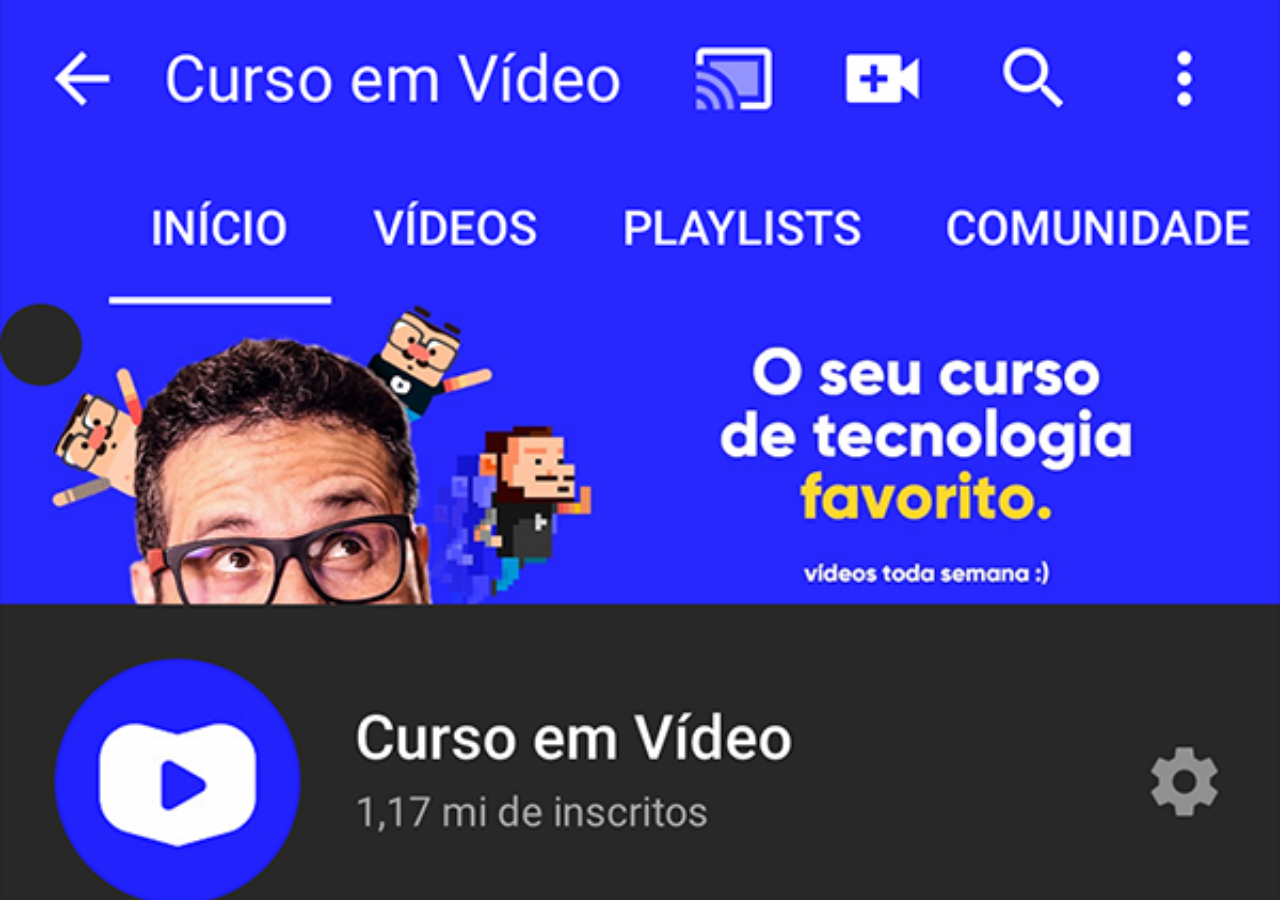
==== youtube.html @ dd773909 "primeiros passos e botoes" ====
<!DOCTYPE html>
<html lang="pt-br">
<head>
    <meta charset="UTF-8">
    <meta name="viewport" content="width=device-width, initial-scale=1.0">
    <title>Youtube</title>
    <style>
        *{
            margin: 0;
            padding: 0;
        }
        body{
            width: 100vw;
            height: 100vh;
            background: black url(imagens/tela-youtube.png) top center no-repeat;
            background-size: cover;
            overflow-y:auto;
        }
    </style>
</head>
<body>
    
</body>
</html>
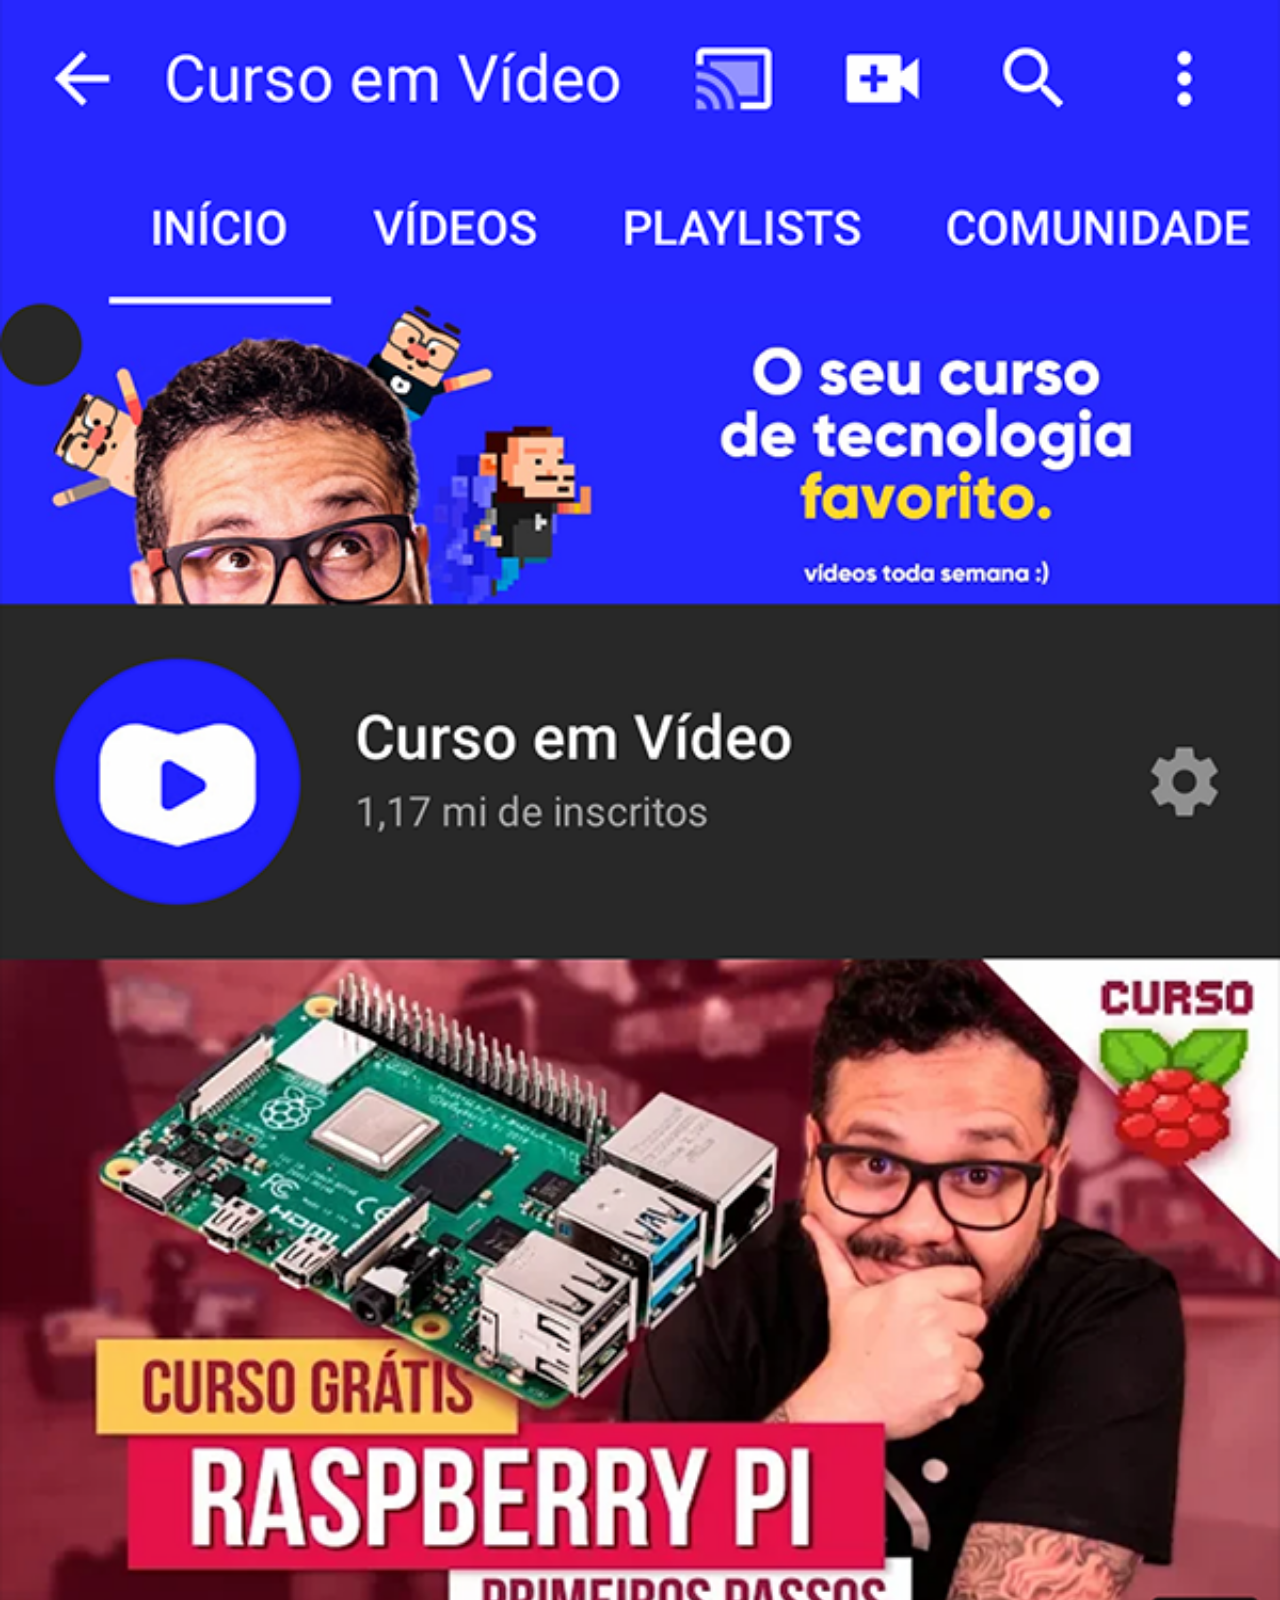
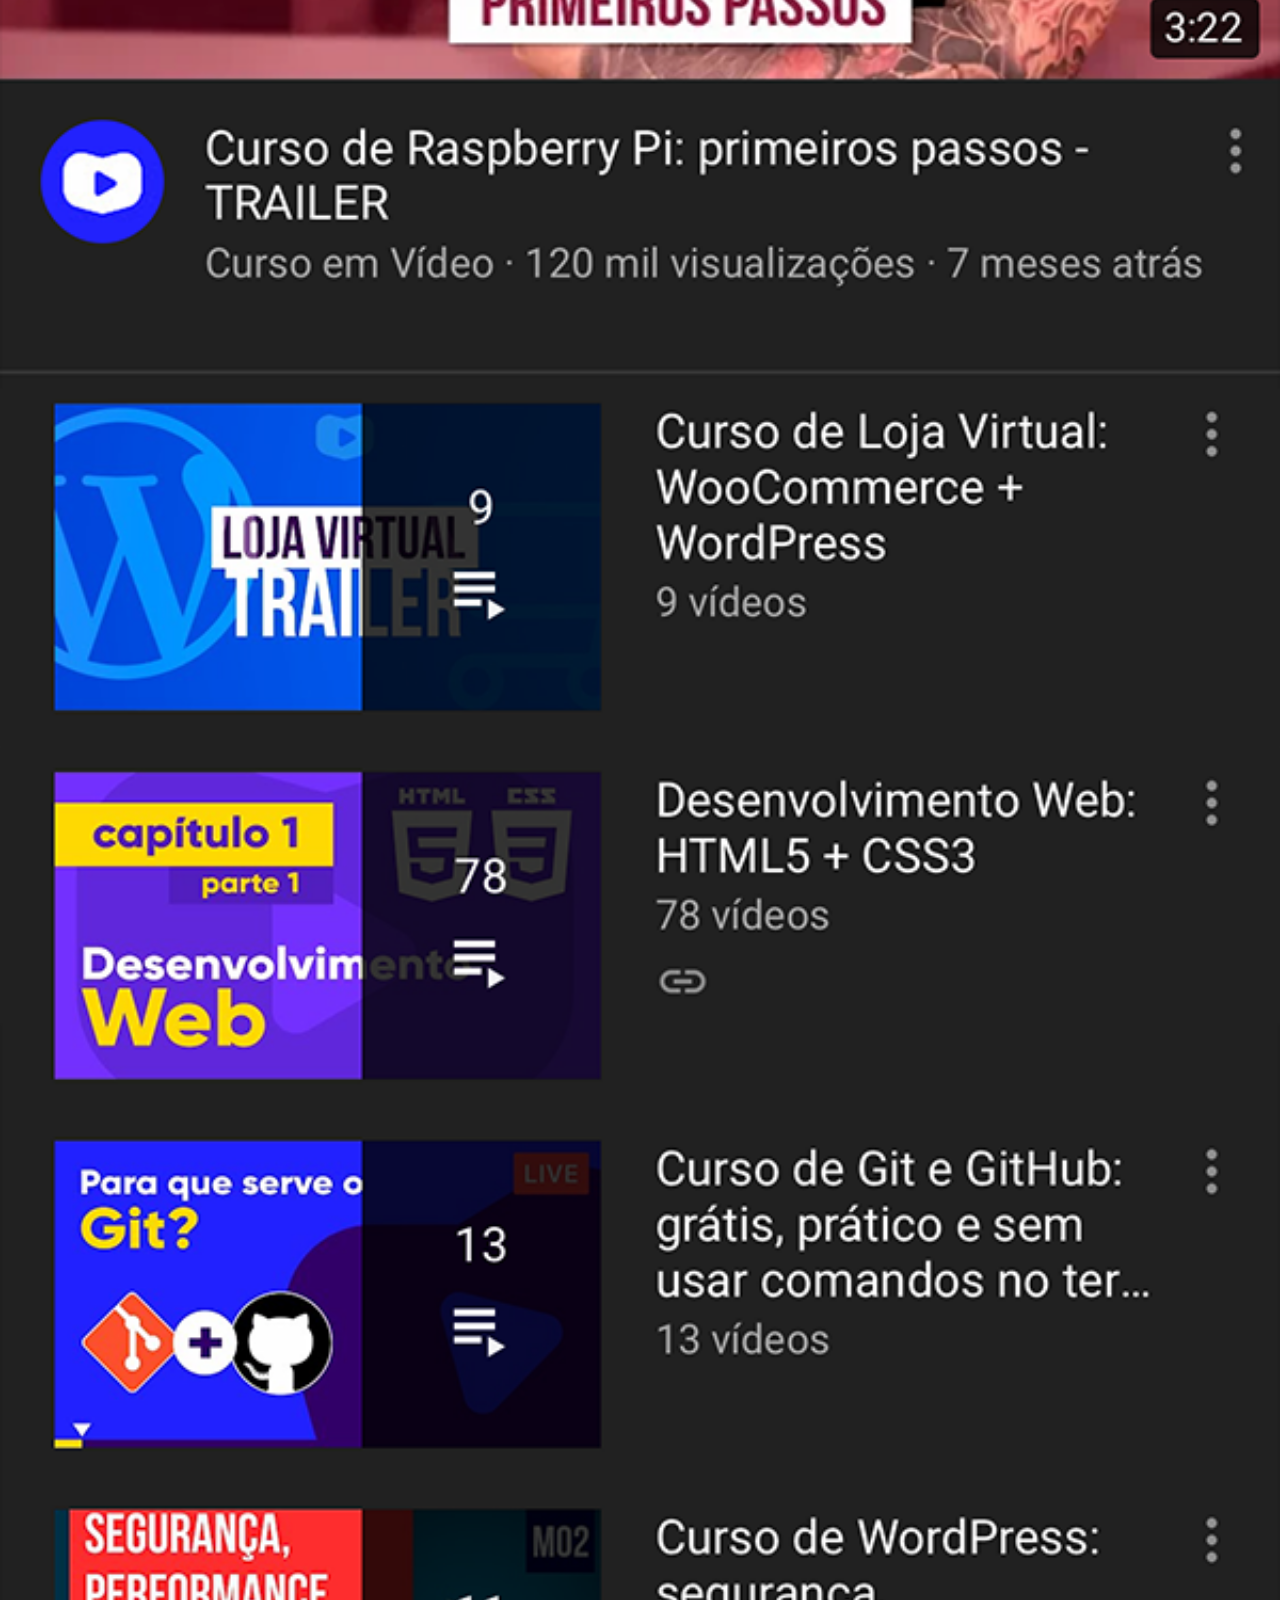
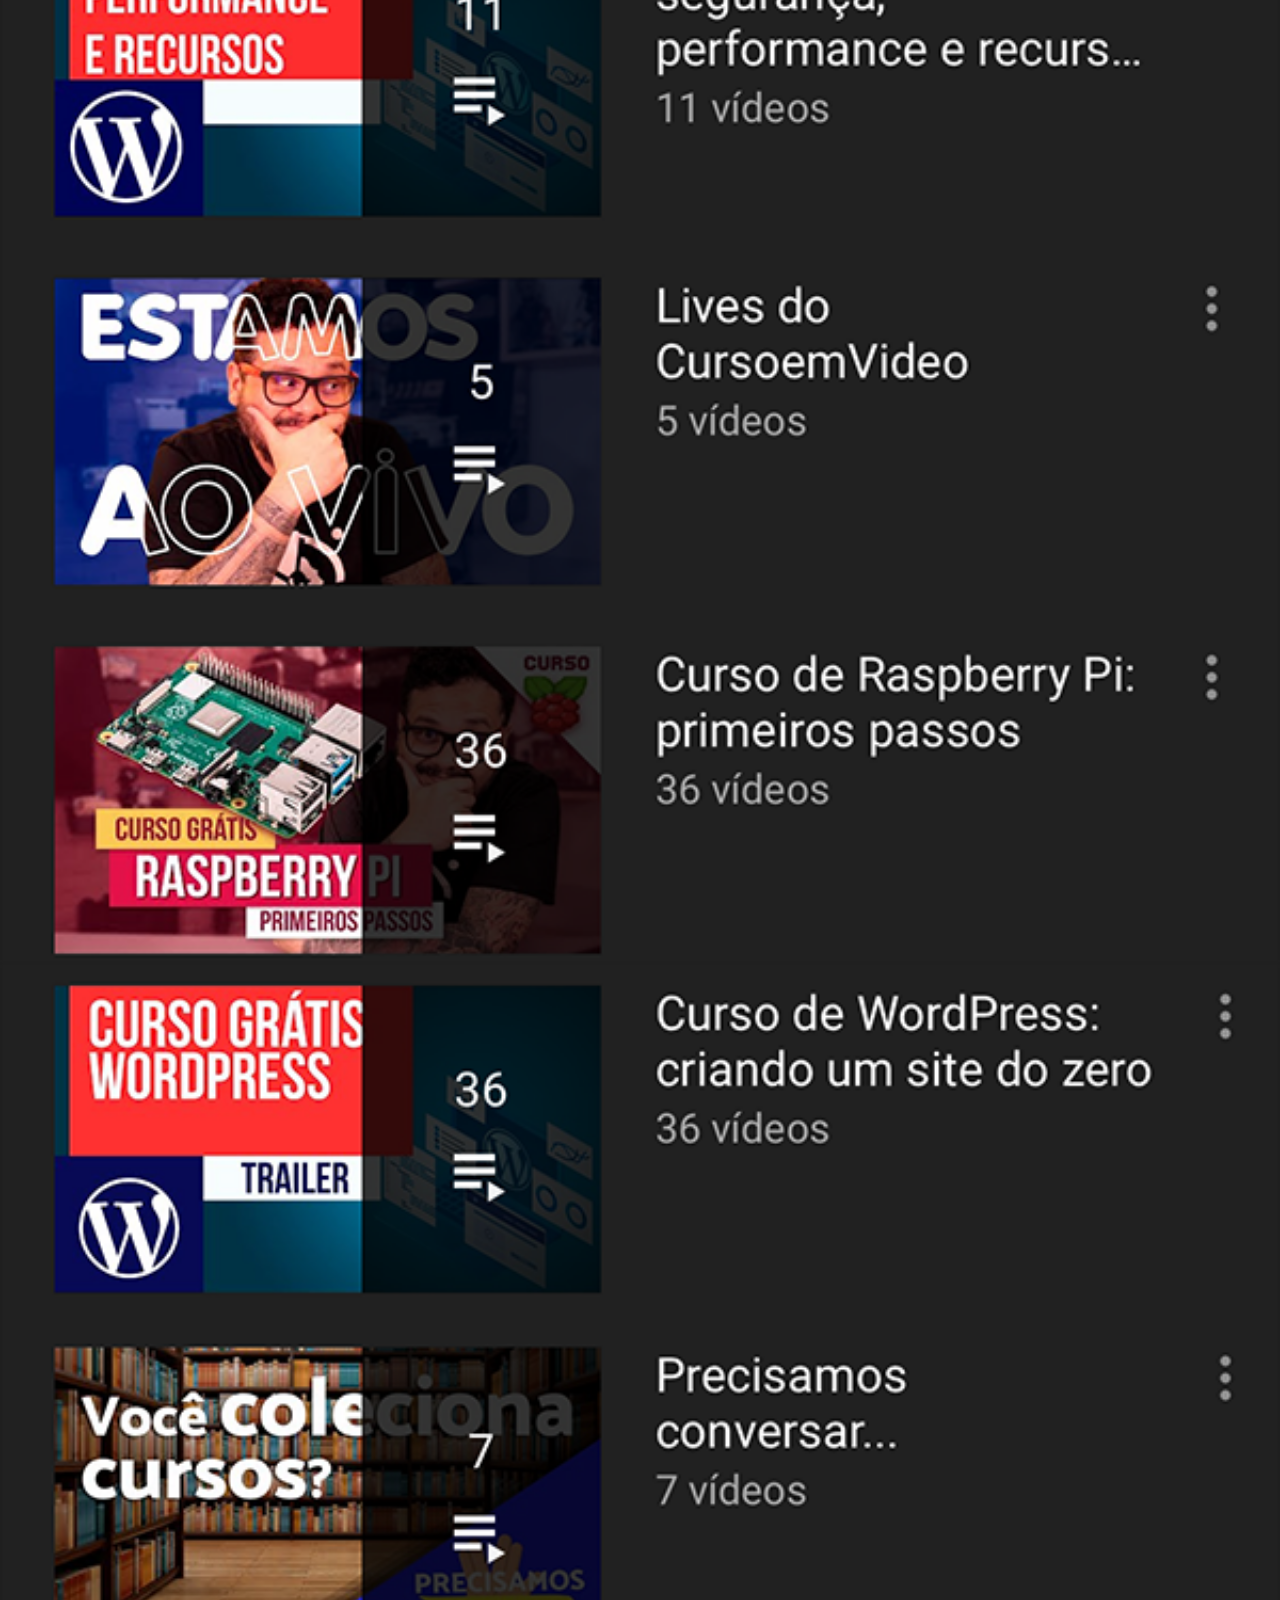
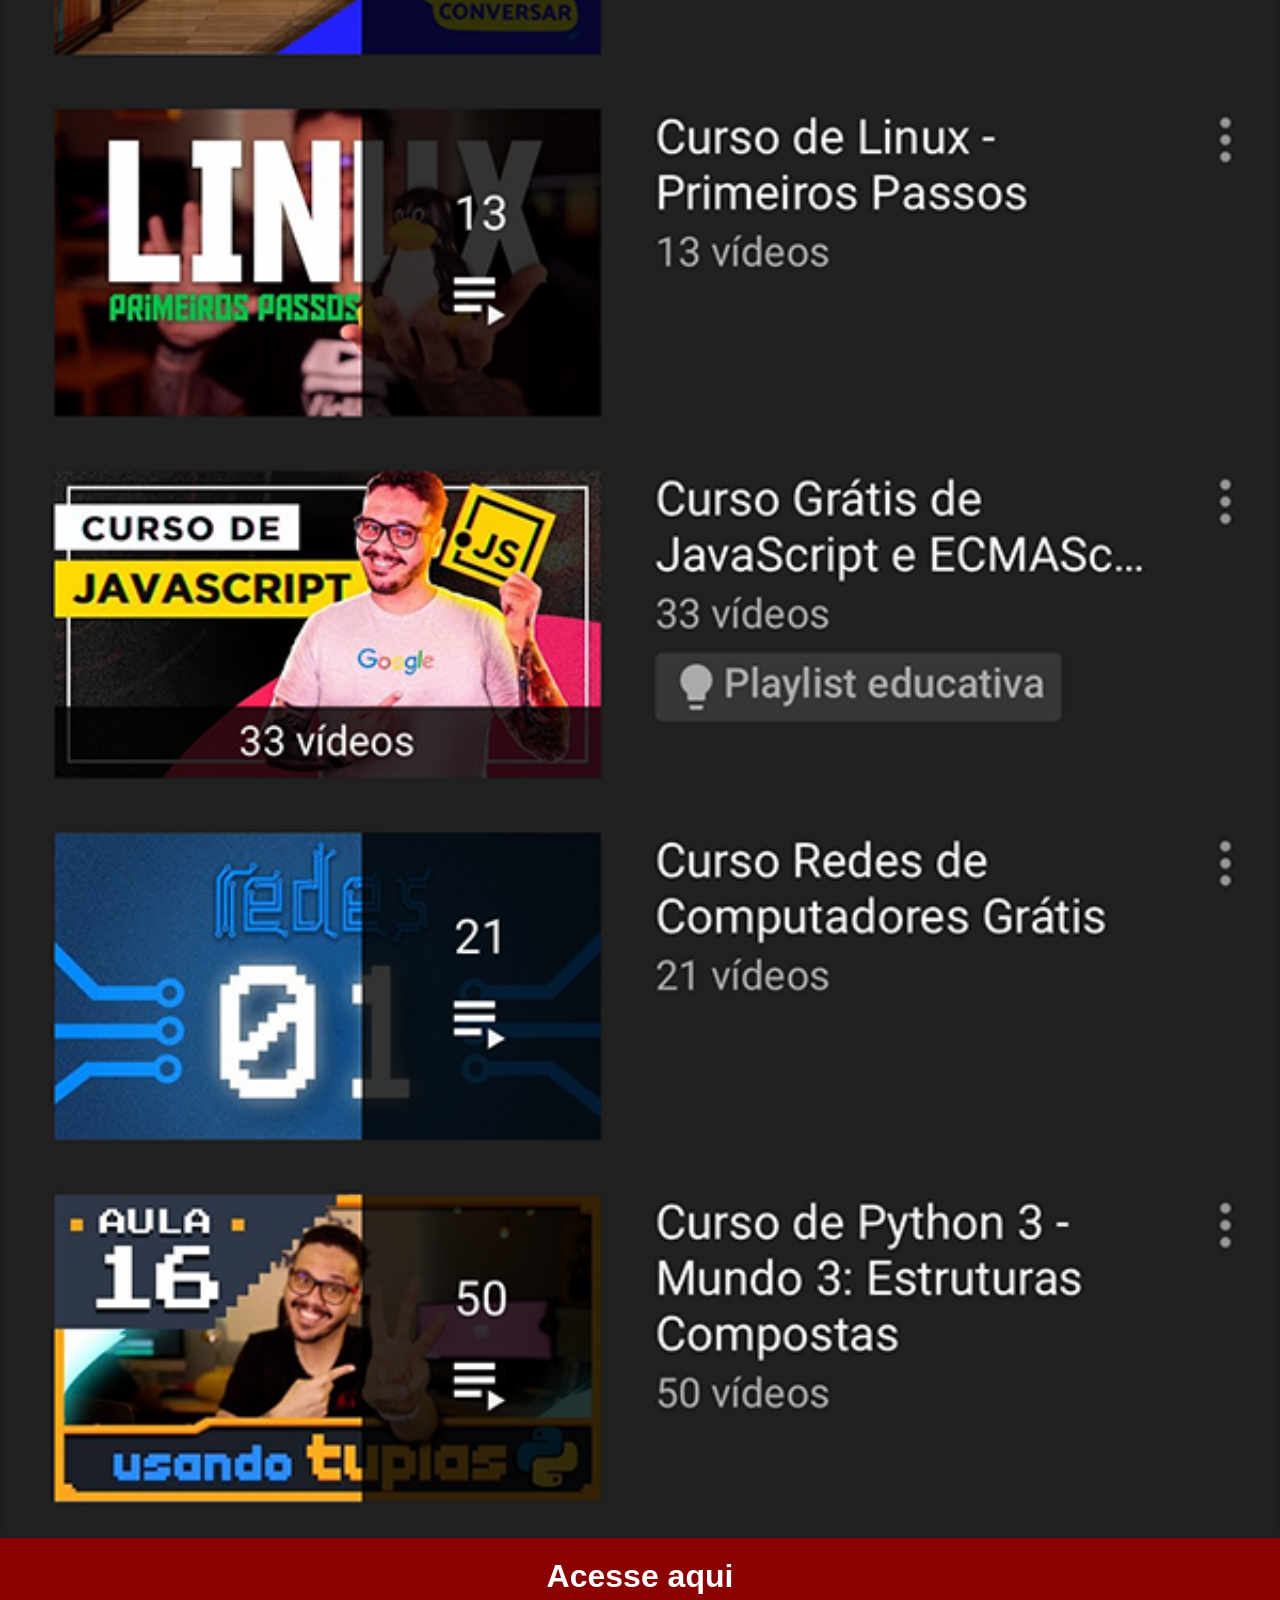
==== commit 12fea63f: "desafio finalizado" ====
--- a/youtube.html
+++ b/youtube.html
@@ -4,21 +4,10 @@
     <meta charset="UTF-8">
     <meta name="viewport" content="width=device-width, initial-scale=1.0">
     <title>Youtube</title>
-    <style>
-        *{
-            margin: 0;
-            padding: 0;
-        }
-        body{
-            width: 100vw;
-            height: 100vh;
-            background: black url(imagens/tela-youtube.png) top center no-repeat;
-            background-size: cover;
-            overflow-y:auto;
-        }
-    </style>
+   <link rel="stylesheet" href="estilos/social.css">
 </head>
 <body>
-    
+ <img src="imagens/tela-youtube.png" alt="">
+ <a href="https://www.youtube.com/@cursoemvideo/playlists" target="_blank" rel="external">Acesse aqui</a>
 </body>
 </html>
--- a/estilos/social.css
+++ b/estilos/social.css
@@ -0,0 +1,29 @@
+        @charset "UTF-8";
+           *{
+            margin: 0;
+            pad: 0;
+            font-family: Arial, Helvetica, sans-serif;
+        }
+        body{
+            width: 100vw;
+            height: 100vh;
+            background-color: black;
+        }
+        img{
+            display: block;
+            width: 100vw;
+        }
+        a{
+            display: block;
+            background-color: darkred;
+            padding: 20px;
+            text-align: center;
+            text-decoration: none;
+            color: white;
+            font-size: 2em;
+            font-weight: bolder;
+        }
+        a:hover{
+            background-color: red;
+            transition: 0.5s;
+        }
